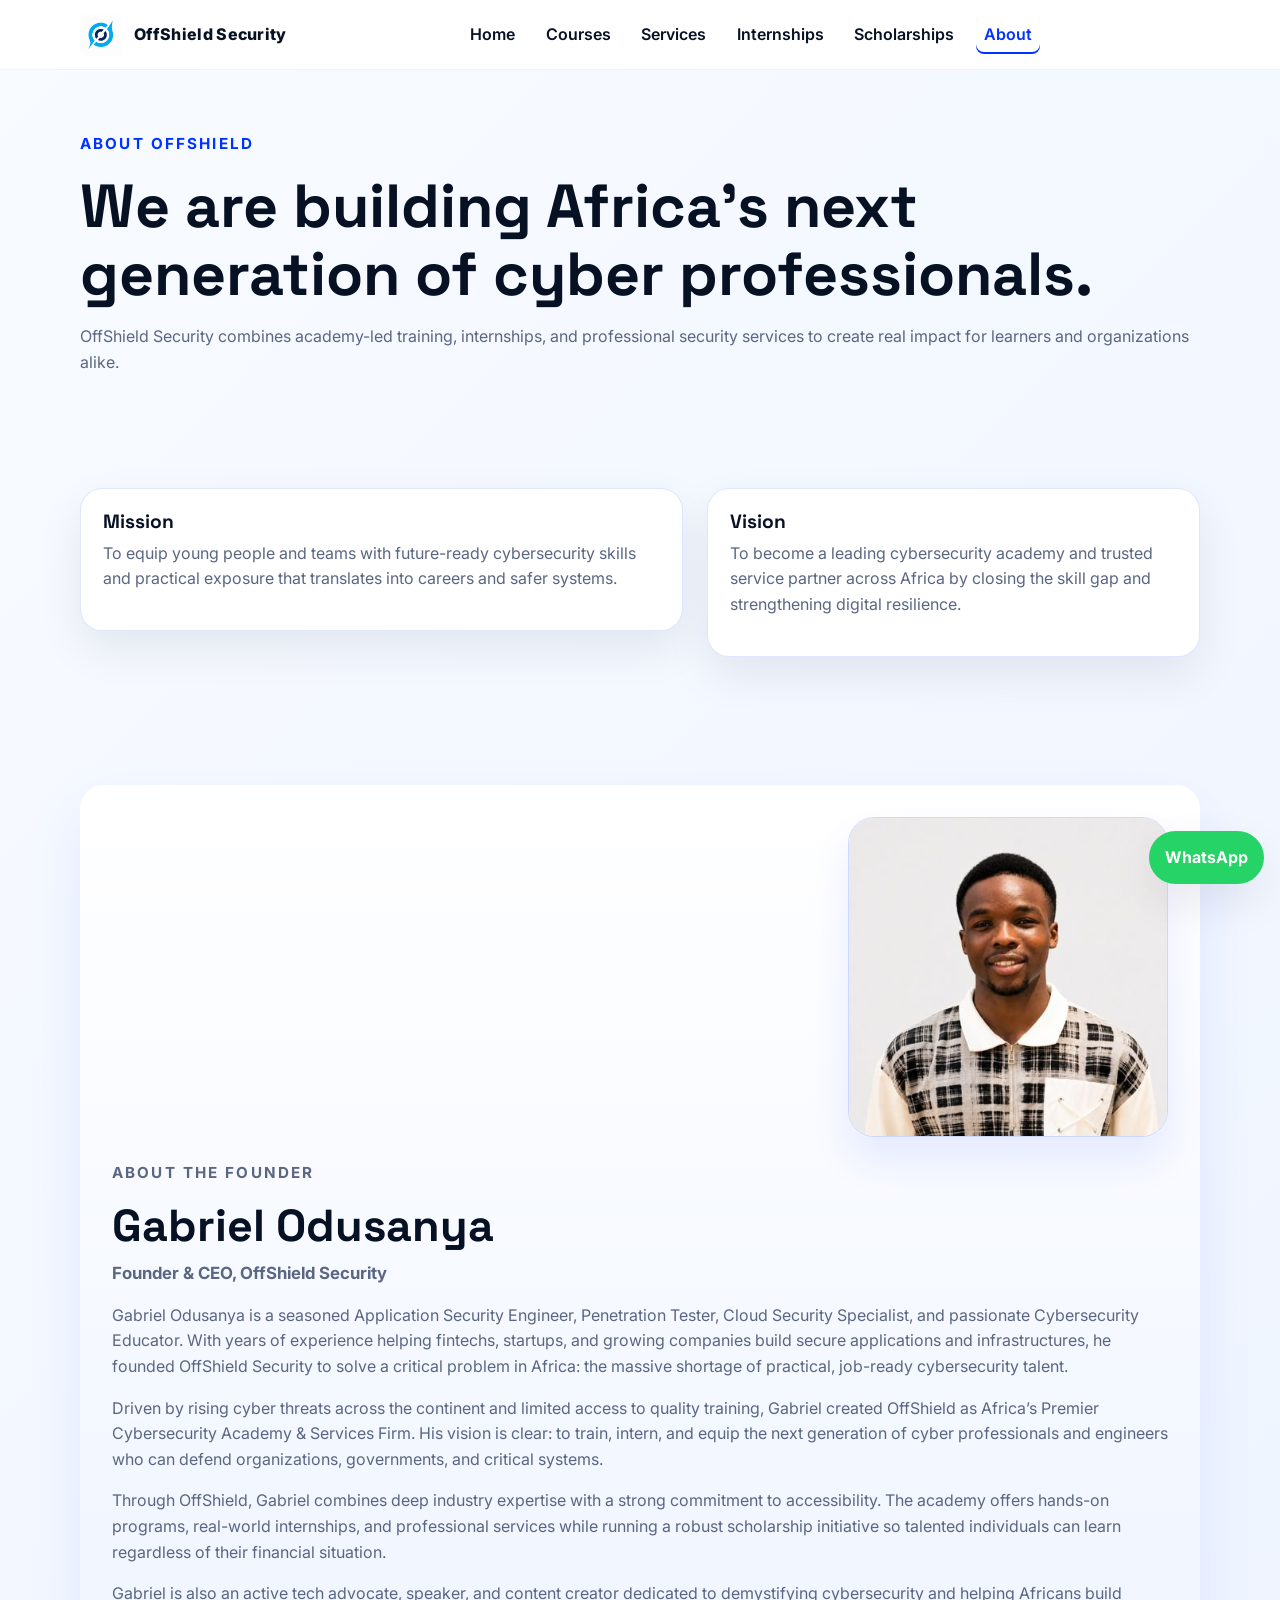
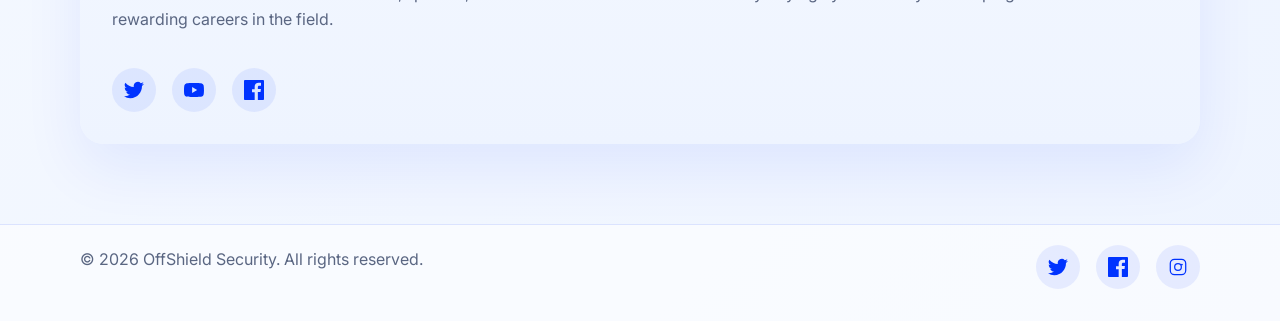
==== about.html @ 7bf8ad5f "Initial commit - Offshield Security website" ====
<!DOCTYPE html>
<html lang="en">
  <head>
    <meta charset="UTF-8" />
    <meta name="viewport" content="width=device-width, initial-scale=1.0" />
    <title>About | OffShield Security</title>
    <link rel="preconnect" href="https://fonts.googleapis.com" />
    <link rel="preconnect" href="https://fonts.gstatic.com" crossorigin />
    <link href="https://fonts.googleapis.com/css2?family=Inter:wght@400;500;600;700;800&family=Space+Grotesk:wght@500;700&display=swap" rel="stylesheet" />
    <link rel="stylesheet" href="styles.css" />
  </head>
  <body>
    <header class="site-header">
      <div class="container nav-wrap">
        <a class="brand" href="index.html">
          <img src="offshieldlogo.jpg" alt="OffShield Security" class="brand-logo" />
          <span>OffShield Security</span>
        </a>
        <button class="menu-toggle" aria-label="Toggle menu" aria-controls="site-navigation" aria-expanded="false">
          <span></span>
          <span></span>
          <span></span>
        </button>
        <nav id="site-navigation" class="site-nav" aria-label="Main navigation">
          <a href="index.html">Home</a>
          <a href="courses.html">Courses</a>
          <a href="services.html">Services</a>
          <a href="internships.html">Internships</a>
          <a href="scholarships.html">Scholarships</a>
          <a href="about.html" class="active">About</a>
          </nav>
        </div>
    </header>

    <main class="page-shell">
      <section class="page-hero">
        <div class="container">
          <p class="eyebrow">About OffShield</p>
          <h1>We are building Africa's next generation of cyber professionals.</h1>
          <p>OffShield Security combines academy-led training, internships, and professional security services to create real impact for learners and organizations alike.</p>
        </div>
      </section>

      <section class="section">
        <div class="container two-col">
          <div class="card">
            <h3>Mission</h3>
            <p>To equip young people and teams with future-ready cybersecurity skills and practical exposure that translates into careers and safer systems.</p>
          </div>
          <div class="card">
            <h3>Vision</h3>
            <p>To become a leading cybersecurity academy and trusted service partner across Africa by closing the skill gap and strengthening digital resilience.</p>
          </div>
        </div>
      </section>

      <section class="section founder-section">
        <div class="container founder-card">
          <div class="founder-image-wrap">
            <img src="profile.jpg" alt="Gabriel Odusanya" class="founder-image" />
          </div>
          <div class="founder-copy">
            <p class="eyebrow">About the Founder</p>
            <h2>Gabriel Odusanya</h2>
            <p class="subhead">Founder & CEO, OffShield Security</p>
            <p>Gabriel Odusanya is a seasoned Application Security Engineer, Penetration Tester, Cloud Security Specialist, and passionate Cybersecurity Educator. With years of experience helping fintechs, startups, and growing companies build secure applications and infrastructures, he founded OffShield Security to solve a critical problem in Africa: the massive shortage of practical, job-ready cybersecurity talent.</p>
            <p>Driven by rising cyber threats across the continent and limited access to quality training, Gabriel created OffShield as Africa’s Premier Cybersecurity Academy & Services Firm. His vision is clear: to train, intern, and equip the next generation of cyber professionals and engineers who can defend organizations, governments, and critical systems.</p>
            <p>Through OffShield, Gabriel combines deep industry expertise with a strong commitment to accessibility. The academy offers hands-on programs, real-world internships, and professional services while running a robust scholarship initiative so talented individuals can learn regardless of their financial situation.</p>
            <p>Gabriel is also an active tech advocate, speaker, and content creator dedicated to demystifying cybersecurity and helping Africans build rewarding careers in the field.</p>
            <div class="founder-socials">
              <a class="social-icon icon-x" href="https://x.com/gabbytech01" target="_blank" rel="noreferrer" aria-label="Gabriel Odusanya on X"><svg viewBox="0 0 24 24" fill="currentColor" aria-hidden="true"><path d="M23.954 4.569a10 10 0 0 1-2.825.775 4.93 4.93 0 0 0 2.163-2.724 9.86 9.86 0 0 1-3.127 1.184 4.916 4.916 0 0 0-8.38 4.482A13.94 13.94 0 0 1 1.64 3.16a4.916 4.916 0 0 0 1.523 6.574 4.903 4.903 0 0 1-2.229-.616v.06a4.916 4.916 0 0 0 3.946 4.827 4.902 4.902 0 0 1-2.224.084 4.916 4.916 0 0 0 4.588 3.417A9.867 9.867 0 0 1 0 19.54a13.94 13.94 0 0 0 7.548 2.212c9.058 0 14.01-7.496 14.01-13.986 0-.21-.005-.423-.014-.634A9.936 9.936 0 0 0 24 4.59z"/></svg></a>
              <a class="social-icon icon-youtube" href="https://www.youtube.com/@gabbytech01" target="_blank" rel="noreferrer" aria-label="Gabriel Odusanya on YouTube"><svg viewBox="0 0 24 24" fill="currentColor" aria-hidden="true"><path d="M23.498 6.186a3 3 0 0 0-2.117-2.116C19.672 3.5 12 3.5 12 3.5s-7.672 0-9.382.57A3 3 0 0 0 .5 6.186C0 8.027 0 12 0 12s0 3.973.5 5.814a3 3 0 0 0 2.118 2.116c1.71.57 9.382.57 9.382.57s7.672 0 9.382-.57a3 3 0 0 0 2.117-2.116C24 15.973 24 12 24 12s0-3.973-.502-5.814zM9.75 15.567V8.433L15.75 12l-6 3.567z"/></svg></a>
              <a class="social-icon icon-facebook" href="https://www.facebook.com/share/p/19H9wYE2SJ/" target="_blank" rel="noreferrer" aria-label="Gabriel Odusanya on Facebook"><svg viewBox="0 0 24 24" fill="currentColor" aria-hidden="true"><path d="M22.675 0H1.325C.593 0 0 .593 0 1.326v21.348C0 23.407.593 24 1.325 24H12.81V14.708h-3.19v-3.62h3.19V8.206c0-3.162 1.93-4.888 4.75-4.888 1.35 0 2.51.1 2.85.144v3.3h-1.954c-1.533 0-1.83.73-1.83 1.798v2.362h3.66l-.477 3.62h-3.183V24h6.243C23.406 24 24 23.407 24 22.674V1.326C24 .593 23.406 0 22.675 0z"/></svg></a>
            </div>
          </div>
        </div>
      </section>
    </main>

    <a class="whatsapp-float" href="https://wa.me/2349127643783" target="_blank" rel="noreferrer">WhatsApp</a>

    <footer class="site-footer">
      <div class="container footer-wrap">
        <p>© <span id="year"></span> OffShield Security. All rights reserved.</p>
        <div class="social-links">
          <a class="social-icon icon-x" href="https://x.com/offshield_ai" target="_blank" rel="noreferrer" aria-label="OffShield on X"><svg viewBox="0 0 24 24" fill="currentColor" aria-hidden="true"><path d="M23.954 4.569a10 10 0 0 1-2.825.775 4.93 4.93 0 0 0 2.163-2.724 9.86 9.86 0 0 1-3.127 1.184 4.916 4.916 0 0 0-8.38 4.482A13.94 13.94 0 0 1 1.64 3.16a4.916 4.916 0 0 0 1.523 6.574 4.903 4.903 0 0 1-2.229-.616v.06a4.916 4.916 0 0 0 3.946 4.827 4.902 4.902 0 0 1-2.224.084 4.916 4.916 0 0 0 4.588 3.417A9.867 9.867 0 0 1 0 19.54a13.94 13.94 0 0 0 7.548 2.212c9.058 0 14.01-7.496 14.01-13.986 0-.21-.005-.423-.014-.634A9.936 9.936 0 0 0 24 4.59z"/></svg></a>
          <a class="social-icon icon-facebook" href="https://www.facebook.com/share/p/1DWnNZHJeL/" target="_blank" rel="noreferrer" aria-label="OffShield on Facebook"><svg viewBox="0 0 24 24" fill="currentColor" aria-hidden="true"><path d="M22.675 0H1.325C.593 0 0 .593 0 1.326v21.348C0 23.407.593 24 1.325 24H12.81V14.708h-3.19v-3.62h3.19V8.206c0-3.162 1.93-4.888 4.75-4.888 1.35 0 2.51.1 2.85.144v3.3h-1.954c-1.533 0-1.83.73-1.83 1.798v2.362h3.66l-.477 3.62h-3.183V24h6.243C23.406 24 24 23.407 24 22.674V1.326C24 .593 23.406 0 22.675 0z"/></svg></a>
          <a class="social-icon icon-instagram" href="https://instagram.com/offshield_security" target="_blank" rel="noreferrer" aria-label="OffShield on Instagram"><svg viewBox="0 0 24 24" fill="currentColor" aria-hidden="true"><path d="M7.75 2h8.5A5.75 5.75 0 0 1 22 7.75v8.5A5.75 5.75 0 0 1 16.25 22h-8.5A5.75 5.75 0 0 1 2 16.25v-8.5A5.75 5.75 0 0 1 7.75 2zm0 1.5A4.25 4.25 0 0 0 3.5 7.75v8.5A4.25 4.25 0 0 0 7.75 20.5h8.5A4.25 4.25 0 0 0 20.5 16.25v-8.5A4.25 4.25 0 0 0 16.25 3.5h-8.5zM12 7.25a4.75 4.75 0 1 1 0 9.5 4.75 4.75 0 0 1 0-9.5zm0 1.5a3.25 3.25 0 1 0 0 6.5 3.25 3.25 0 0 0 0-6.5zm4.75-.78a1.03 1.03 0 1 1 0 2.06 1.03 1.03 0 0 1 0-2.06z"/></svg></a>
        </div>
      </div>
    </footer>

    <script src="script.js"></script>
  </body>
</html>
---- styles.css ----
:root {
  --bg: #f5f8ff;
  --surface: #ffffff;
  --surface-2: #eef4ff;
  --text: #071124;
  --muted: #5a6682;
  --primary: #0033ff;
  --primary-soft: rgba(0, 51, 255, 0.1);
  --border: rgba(0, 51, 255, 0.12);
  --card-accent: var(--primary);
  --card-accent-dark: #1449d1;
  --shadow: 0 18px 45px rgba(7, 17, 36, 0.08);
}

* { box-sizing: border-box; }
body {
  margin: 0;
  font-family: 'Inter', sans-serif;
  background: linear-gradient(135deg, #f8fbff 0%, #eef4ff 100%);
  color: var(--text);
  line-height: 1.6;
}
a { color: inherit; text-decoration: none; }
img { max-width: 100%; display: block; }
.container { width: min(1120px, calc(100% - 2rem)); margin: 0 auto; }
.site-header {
  position: fixed;
  top: 0;
  left: 0;
  right: 0;
  z-index: 1200;
  background: var(--surface);
  color: var(--text);
  border-bottom: 1px solid rgba(16,36,74,0.06);
}
.nav-wrap {
  display: flex;
  align-items: center;
  gap: 1rem;
  padding: 0.85rem 0;
}
.brand {
  display: flex;
  align-items: center;
  gap: 0.75rem;
  font-weight: 800;
  letter-spacing: 0.02em;
  color: var(--text);
}
.brand-logo {
  width: 42px;
  height: 42px;
  object-fit: contain;
  border-radius: 8px;
}
.site-nav {
  display: flex;
  align-items: center;
  flex: 1;
  justify-content: center;
  gap: 0.9rem;
  flex-wrap: wrap;
}
.site-nav a {
  color: var(--text);
  font-weight: 600;
  padding: 0.4rem 0.5rem;
  border-radius: 8px;
  transition: color 0.2s ease, box-shadow 0.2s ease;
  white-space: nowrap;
}
.site-nav a.active,
.site-nav a:hover {
  color: var(--primary);
  box-shadow: inset 0 -2px 0 var(--primary);
}
.menu-toggle {
  display: none;
  background: transparent;
  border: 0;
  padding: 0.3rem;
}
.menu-toggle span {
  display: block;
  width: 22px;
  height: 2px;
  background: var(--text);
  margin: 5px 0;
  border-radius: 2px;
}
.hero {
  padding: 6.8rem 0 4rem;
  background: radial-gradient(circle at top left, rgba(0, 51, 255, 0.04), transparent 35%), linear-gradient(135deg, rgba(0, 51, 255, 0.02), transparent 70%);
}
.hero-grid { display: grid; grid-template-columns: 1.3fr 0.85fr; gap: 2rem; align-items: center; }
.hero-content { max-width: 640px; }
.hero-card { padding: 2rem; }
.hero-text { font-size: 1.08rem; max-width: 700px; color: #33416f; }
.hero-badges span { font-weight: 700; }
h1, h2, h3, h4 { font-family: 'Space Grotesk', sans-serif; line-height: 1.12; }
h1 { font-size: clamp(2.2rem, 5vw, 3.8rem); margin: 0 0 1rem; }
h2 { font-size: clamp(1.8rem, 3vw, 2.4rem); margin: 0 0 0.75rem; }
h3 { font-size: 1.2rem; margin: 0 0 0.5rem; }
p { margin: 0 0 1rem; color: var(--muted); }
.eyebrow { text-transform: uppercase; letter-spacing: 0.14em; color: var(--primary); font-weight: 700; font-size: 0.95rem; margin-bottom: 1rem; }
.hero-text { font-size: 1.05rem; max-width: 650px; }
.hero-actions { display: flex; gap: 1rem; flex-wrap: wrap; margin: 1.5rem 0; }
.btn {
  display: inline-flex; align-items: center; justify-content: center; border-radius: 999px; padding: 1rem 1.4rem; font-weight: 700; font-size: 0.95rem; transition: transform 0.2s ease, box-shadow 0.2s ease;
}
.btn:hover { transform: translateY(-2px); }
.btn-primary { background: linear-gradient(135deg, var(--primary), #4e79ff); color: white; box-shadow: 0 10px 30px rgba(0, 51, 255, 0.25); }
.btn-secondary { border: 1px solid rgba(0, 51, 255, 0.24); color: var(--primary); background: rgba(0, 51, 255, 0.08); }
.hero-badges { display: flex; flex-wrap: wrap; gap: 0.7rem; margin-top: 1rem; }
.hero-badges span, .chip, .badge {
  display: inline-flex; align-items: center; gap: 0.3rem; padding: 0.55rem 0.85rem; border-radius: 999px; background: var(--primary-soft); color: var(--primary); border: 1px solid rgba(0, 51, 255, 0.12); font-size: 0.9rem;
}
.hero-card, .card, .course-card, .info-panel, .mini-card, .contact-form {
  background: var(--surface); border: 1px solid var(--border); border-radius: 22px; padding: 1.4rem; box-shadow: var(--shadow);
}
.hero-card ul { padding-left: 1.1rem; color: var(--muted); }
.why-logo { display: inline-flex; align-items: center; gap: 0.9rem; margin-bottom: 1rem; }
.why-logo-image { width: 44px; height: 44px; }
.founder-image-wrap { display: flex; justify-content: center; }
.founder-image { width: 100%; max-width: 320px; border-radius: 26px; border: 1px solid rgba(0, 51, 255, 0.18); box-shadow: 0 24px 40px rgba(0, 51, 255, 0.08); }
.founder-card { display: grid; gap: 1.5rem; grid-template-columns: 1fr; background: linear-gradient(180deg, #ffffff, #eef4ff); padding: 2rem; border-radius: 24px; box-shadow: 0 24px 60px rgba(0, 51, 255, 0.08); }
.founder-copy { display: flex; flex-direction: column; justify-content: center; }
@media (min-width: 900px) {
  .founder-card { grid-template-columns: 1fr 1.1fr; align-items: center; }
  .founder-image-wrap { justify-content: flex-end; }
}
.section { padding: 4rem 0; }
.alt-bg { background: linear-gradient(180deg, rgba(0, 51, 255, 0.04), transparent); }
.section-heading { margin-bottom: 2rem; }
.card-grid { display: grid; grid-template-columns: repeat(3, minmax(0, 1fr)); gap: 1.2rem; }
.card-grid > * { min-width: 0; }
.course-grid {
  display: grid;
  grid-template-columns: repeat(2, minmax(0, 1fr));
  gap: 1.5rem;
}
.two-col { display: grid; grid-template-columns: 1.1fr 0.9fr; gap: 1.5rem; align-items: start; }
.grid-3 { display: grid; grid-template-columns: repeat(3, minmax(0, 1fr)); gap: 1.2rem; }
.text-link { color: #8bb0ff; font-weight: 700; }
.card-stack { display: grid; gap: 1rem; }
.mini-card { padding: 1rem 1.2rem; font-weight: 700; }
.course-card {
  position: relative;
  border-radius: 18px;
  padding: 2rem 1.6rem 1.6rem;
  overflow: visible;
  color: #fff;
  background: linear-gradient(180deg, var(--card-accent), var(--card-accent-dark));
  box-shadow: 0 18px 40px rgba(20,68,209,0.08);
}
.course-card.white { background: var(--surface); color: var(--text); box-shadow: var(--shadow); }
.course-card .card-tab {
  position: absolute; top: -14px; left: 50%; transform: translateX(-50%);
  background: #ffffff; color: var(--card-accent); padding: 0.45rem 1rem; border-radius: 999px; font-weight: 800; font-size: 0.9rem;
  box-shadow: 0 8px 18px rgba(16,36,74,0.06);
}
.course-card .title-pill { display: inline-block; background: rgba(255,255,255,0.95); color: var(--card-accent); padding: 0.8rem 1.1rem; border-radius: 999px; font-weight: 700; margin-top: 0.6rem; }
.course-card .price { font-size: 2rem; font-weight: 900; margin: 0.6rem 0; }
.course-card .duration { font-size: 0.9rem; font-weight: 600; color: rgba(255,255,255,0.9); }
.course-card p, .course-card .course-learning { color: rgba(255,255,255,0.95); }
.course-card.white p, .course-card.white .course-learning { color: var(--muted); }
.course-card h4 { color: rgba(255,255,255,0.95); margin-top: 0.8rem; }
.course-card.white .card-tab { color: var(--primary); }
.course-card .course-learning { padding-left: 1.1rem; margin: 0.5rem 0 0; }
.course-card .course-learning li { margin-bottom: 0.6rem; list-style: none; padding-left: 1.6rem; position: relative; }
.course-card .course-learning li:before { content: '\2713'; position: absolute; left: 0; top: 0; color: white; font-weight: 900; }
.course-card.white .course-learning li:before { color: var(--card-accent); }
.course-card .course-actions { margin-top: 1.2rem; }
.course-card .btn { border-radius: 999px; padding: 0.75rem 1.1rem; font-weight: 800; }
.course-card .btn-primary { background: #fff; color: var(--card-accent); box-shadow: none; }
.course-card .btn-secondary { background: rgba(255,255,255,0.9); color: var(--card-accent-dark); }
.course-card.most-popular { box-shadow: 0 28px 60px rgba(20,68,209,0.12); transform: translateY(-4px); }
.page-shell { padding-bottom: 3rem; }
.page-hero { padding: 4rem 0 2rem; }
.course-card ul { padding-left: 1rem; color: var(--muted); }
.course-top { display: flex; justify-content: space-between; align-items: start; gap: 1rem; margin-bottom: 0.7rem; }
.course-actions { display: flex; justify-content: space-between; align-items: center; gap: 1rem; margin-top: 1rem; flex-wrap: wrap; }
.check-list, .step-list { padding-left: 1.1rem; color: var(--muted); }
.check-list li, .step-list li { margin-bottom: 0.5rem; }
  .contact-form label { display: flex; flex-direction: column; gap: 0.4rem; font-weight: 600; margin-bottom: 0.9rem; color: var(--text); }
.contact-form input, .contact-form select, .contact-form textarea {
  width: 100%; padding: 0.95rem 1.1rem; border-radius: 14px; border: 1px solid rgba(0, 51, 255, 0.22); background: #ffffff; color: var(--text);
}
.contact-form textarea { min-height: 150px; }
.contact-form input::placeholder, .contact-form textarea::placeholder { color: #8da0c7; }
.founder-section { padding: 4rem 0 2rem; }
.founder-card { display: grid; gap: 1.5rem; grid-template-columns: 1fr; background: linear-gradient(180deg, #ffffff, #eef4ff); padding: 2rem; border-radius: 24px; box-shadow: 0 24px 60px rgba(0, 51, 255, 0.08); }
.founder-copy h2 { margin-top: 0; font-size: clamp(2rem, 4vw, 2.8rem); }
.subhead { color: var(--primary); font-size: 1.05rem; font-weight: 700; margin-top: -0.2rem; }
.founder-copy p { color: var(--muted); }
.founder-socials { display: flex; flex-wrap: wrap; gap: 1rem; margin-top: 1.2rem; }
.social-icon { display: inline-flex; align-items: center; justify-content: center; width: 44px; height: 44px; border-radius: 50%; background: rgba(0, 51, 255, 0.08); color: var(--primary); }
.social-icon svg { width: 20px; height: 20px; }
.whatsapp-float {
  position: fixed; right: 1rem; bottom: 1rem; z-index: 20; background: #25d366; color: white; padding: 0.85rem 1rem; border-radius: 999px; font-weight: 700; box-shadow: var(--shadow);
}
.site-footer {
  border-top: 1px solid var(--border); padding: 1.3rem 0 2rem; background: rgba(255,255,255,0.6);
}
.footer-wrap { display: flex; justify-content: space-between; align-items: center; gap: 1rem; flex-wrap: wrap; }
.social-links { display: flex; gap: 1rem; color: #9db3ea; }

@media (max-width: 900px) {
  .hero-grid, .two-col, .grid-3, .card-grid { grid-template-columns: 1fr; }
  .hero { padding-top: 3.5rem; }
}

@media (max-width: 850px) {
  .menu-toggle { display: block; }
  .nav-actions { display: none; }
  .site-nav {
    display: none;
    position: fixed;
    top: 68px;
    left: 0;
    right: 0;
    bottom: 0;
    padding: 1.25rem;
    background: var(--surface);
    color: var(--text);
    flex-direction: column;
    gap: 1rem;
    overflow-y: auto;
  }
  .site-nav.open { display: flex; }
  .site-nav a { padding: 0.9rem 1rem; color: var(--text); }
  .mobile-actions { display: flex; gap: 0.8rem; flex-direction: column; margin-top: 0.6rem; }
  .mobile-actions .btn { width: 100%; }
  .course-top, .course-actions { flex-direction: column; align-items: flex-start; }
}

/* Desktop nav actions */
.nav-actions { display: flex; gap: 0.8rem; align-items: center; }
.nav-actions .btn-primary { background: linear-gradient(180deg, var(--primary), var(--card-accent-dark)); color: white; box-shadow: 0 10px 30px rgba(13,57,204,0.12); border: none; }
.btn-primary { background: linear-gradient(135deg, #0b63ff, #4e79ff); color: white; border: none; }
.btn-secondary { background: transparent; color: var(--text); border: 1px solid rgba(16,36,74,0.06); }

/* push page content down to account for fixed header */
body { padding-top: 68px; }
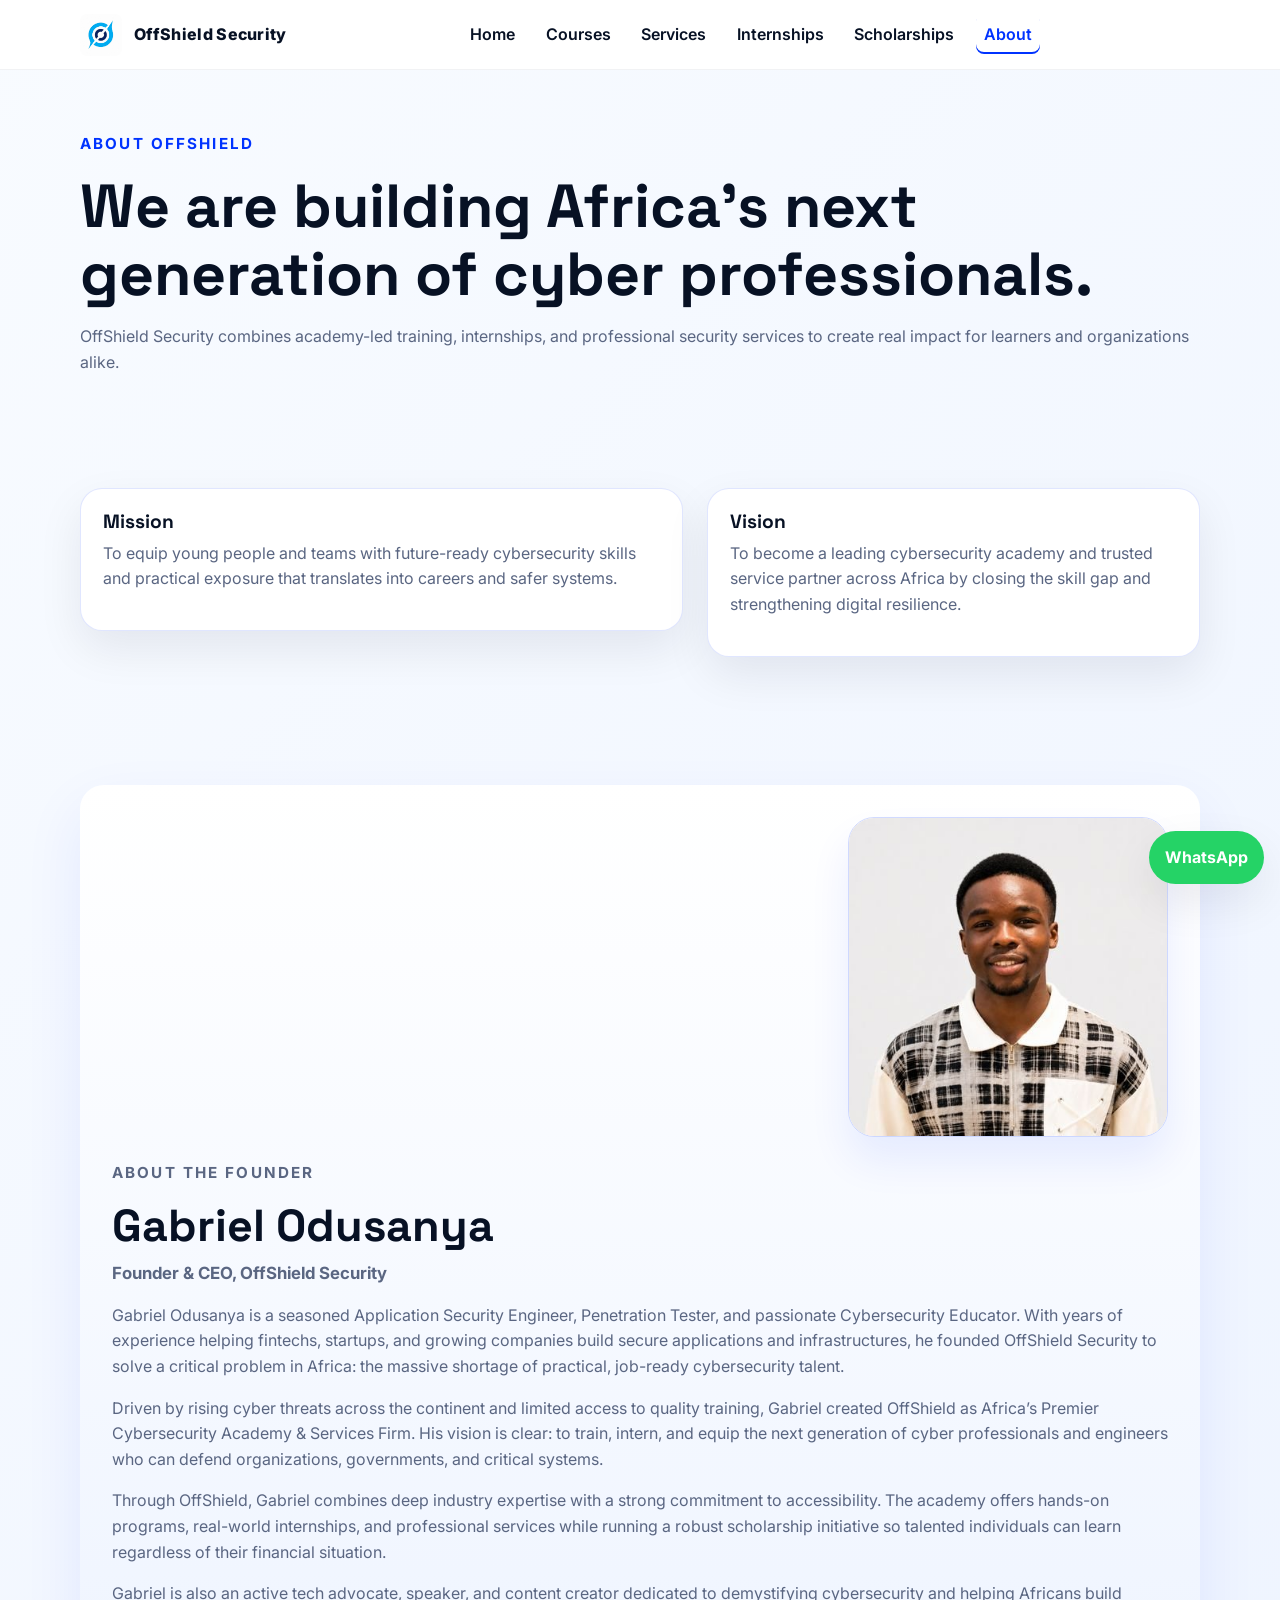
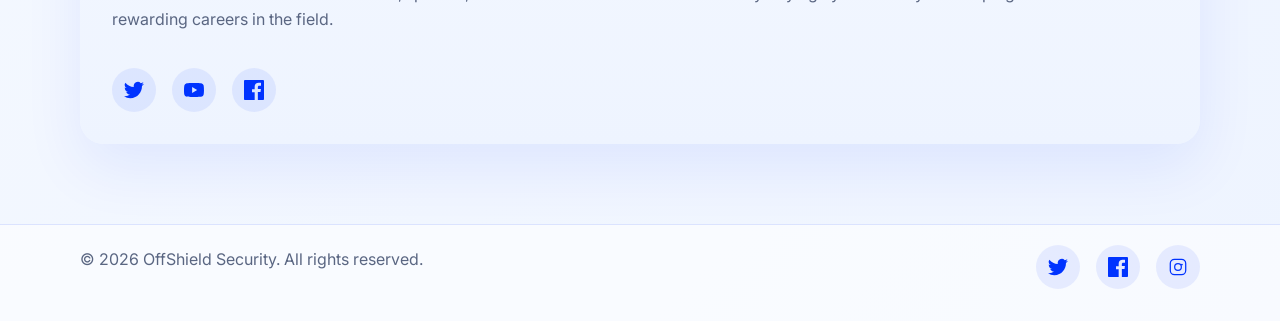
==== commit 4efdba4d: "Update about.html" ====
--- a/about.html
+++ b/about.html
@@ -63,7 +63,7 @@
             <p class="eyebrow">About the Founder</p>
             <h2>Gabriel Odusanya</h2>
             <p class="subhead">Founder & CEO, OffShield Security</p>
-            <p>Gabriel Odusanya is a seasoned Application Security Engineer, Penetration Tester, Cloud Security Specialist, and passionate Cybersecurity Educator. With years of experience helping fintechs, startups, and growing companies build secure applications and infrastructures, he founded OffShield Security to solve a critical problem in Africa: the massive shortage of practical, job-ready cybersecurity talent.</p>
+            <p>Gabriel Odusanya is a seasoned Application Security Engineer, Penetration Tester, and passionate Cybersecurity Educator. With years of experience helping fintechs, startups, and growing companies build secure applications and infrastructures, he founded OffShield Security to solve a critical problem in Africa: the massive shortage of practical, job-ready cybersecurity talent.</p>
             <p>Driven by rising cyber threats across the continent and limited access to quality training, Gabriel created OffShield as Africa’s Premier Cybersecurity Academy & Services Firm. His vision is clear: to train, intern, and equip the next generation of cyber professionals and engineers who can defend organizations, governments, and critical systems.</p>
             <p>Through OffShield, Gabriel combines deep industry expertise with a strong commitment to accessibility. The academy offers hands-on programs, real-world internships, and professional services while running a robust scholarship initiative so talented individuals can learn regardless of their financial situation.</p>
             <p>Gabriel is also an active tech advocate, speaker, and content creator dedicated to demystifying cybersecurity and helping Africans build rewarding careers in the field.</p>
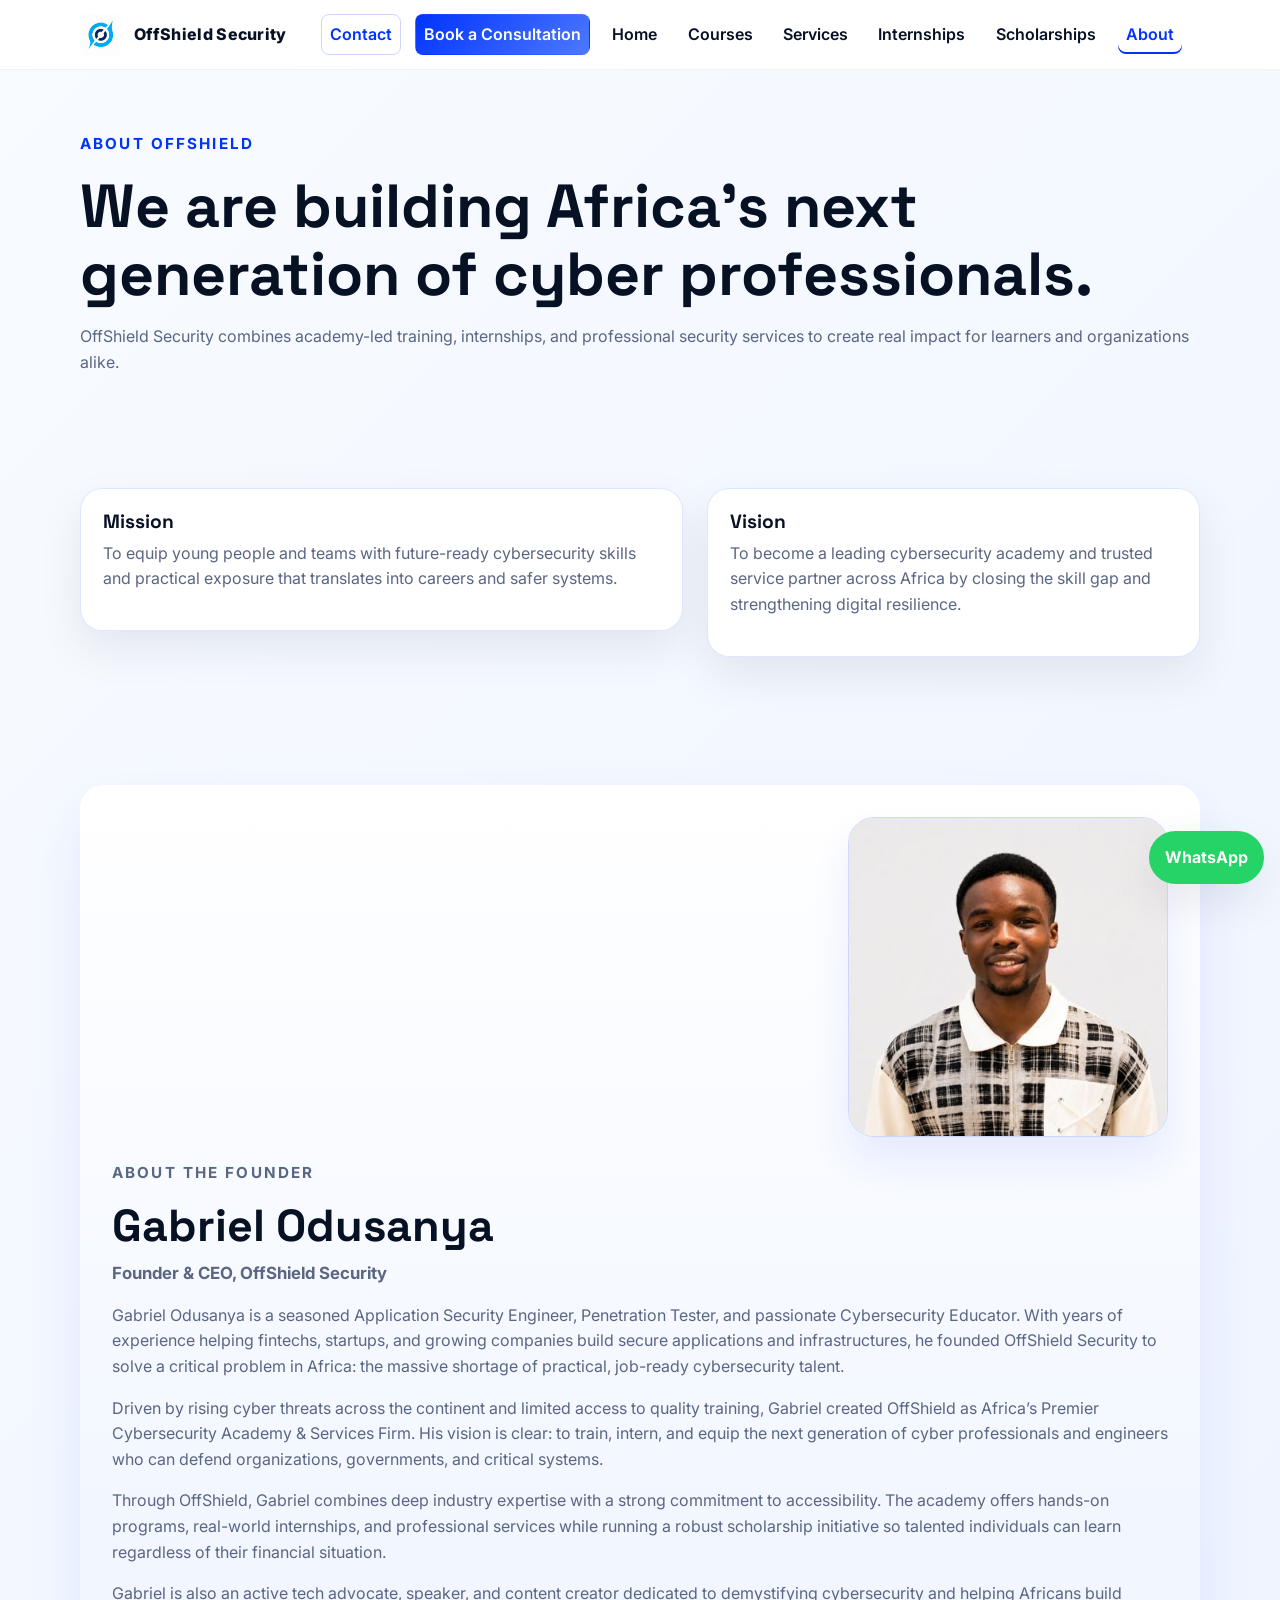
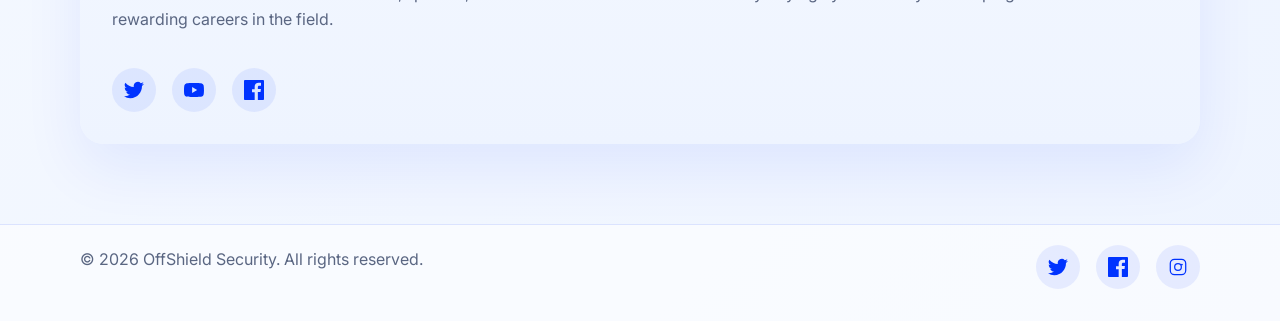
==== commit 06574cc2: "Updated website from VS Code" ====
--- a/about.html
+++ b/about.html
@@ -3,10 +3,15 @@
   <head>
     <meta charset="UTF-8" />
     <meta name="viewport" content="width=device-width, initial-scale=1.0" />
+    <meta name="description" content="Learn about OffShield Security, a practical cybersecurity academy and security services firm founded in Nigeria and serving learners and organizations across Africa, Europe, and online." />
+    <meta name="keywords" content="about OffShield Security, cybersecurity academy Nigeria, cybersecurity company Africa, cybersecurity founder Nigeria, cybersecurity education Africa, information security consulting Europe" />
+    <meta name="robots" content="index, follow" />
+    <link rel="canonical" href="https://offshieldsecurity.org/about.html" />
     <title>About | OffShield Security</title>
     <link rel="preconnect" href="https://fonts.googleapis.com" />
     <link rel="preconnect" href="https://fonts.gstatic.com" crossorigin />
     <link href="https://fonts.googleapis.com/css2?family=Inter:wght@400;500;600;700;800&family=Space+Grotesk:wght@500;700&display=swap" rel="stylesheet" />
+    <link rel="icon" href="offshieldoff.jpg" type="image/jpeg" />
     <link rel="stylesheet" href="styles.css" />
   </head>
   <body>
@@ -22,6 +27,8 @@
           <span></span>
         </button>
         <nav id="site-navigation" class="site-nav" aria-label="Main navigation">
+          <a href="contact.html" class="nav-contact">Contact</a>
+          <a href="contact.html" class="nav-consultation">Book a Consultation</a>
           <a href="index.html">Home</a>
           <a href="courses.html">Courses</a>
           <a href="services.html">Services</a>
--- a/styles.css
+++ b/styles.css
@@ -13,12 +13,14 @@
 }
 
 * { box-sizing: border-box; }
+html { overflow-x: hidden; }
 body {
   margin: 0;
   font-family: 'Inter', sans-serif;
   background: linear-gradient(135deg, #f8fbff 0%, #eef4ff 100%);
   color: var(--text);
   line-height: 1.6;
+  overflow-x: hidden;
 }
 a { color: inherit; text-decoration: none; }
 img { max-width: 100%; display: block; }
@@ -38,11 +40,13 @@
   align-items: center;
   gap: 1rem;
   padding: 0.85rem 0;
+  min-height: 68px;
 }
 .brand {
   display: flex;
   align-items: center;
   gap: 0.75rem;
+  min-width: 0;
   font-weight: 800;
   letter-spacing: 0.02em;
   color: var(--text);
@@ -52,7 +56,9 @@
   height: 42px;
   object-fit: contain;
   border-radius: 8px;
-}
+  flex: 0 0 auto;
+}
+.brand span { min-width: 0; overflow-wrap: anywhere; }
 .site-nav {
   display: flex;
   align-items: center;
@@ -74,6 +80,23 @@
   color: var(--primary);
   box-shadow: inset 0 -2px 0 var(--primary);
 }
+.site-nav a.nav-contact,
+.site-nav a.nav-consultation {
+  box-shadow: none;
+  border: 1px solid rgba(0, 51, 255, 0.2);
+  color: var(--primary);
+}
+.site-nav a.nav-consultation {
+  background: linear-gradient(135deg, var(--primary), #4e79ff);
+  border-color: transparent;
+  color: #fff;
+}
+.site-nav a.nav-contact:hover,
+.site-nav a.nav-consultation:hover {
+  box-shadow: 0 8px 20px rgba(0, 51, 255, 0.18);
+  color: var(--primary);
+}
+.site-nav a.nav-consultation:hover { color: #fff; }
 .menu-toggle {
   display: none;
   background: transparent;
@@ -139,6 +162,7 @@
   grid-template-columns: repeat(2, minmax(0, 1fr));
   gap: 1.5rem;
 }
+.course-grid > * { min-width: 0; }
 .two-col { display: grid; grid-template-columns: 1.1fr 0.9fr; gap: 1.5rem; align-items: start; }
 .grid-3 { display: grid; grid-template-columns: repeat(3, minmax(0, 1fr)); gap: 1.2rem; }
 .text-link { color: #8bb0ff; font-weight: 700; }
@@ -211,7 +235,7 @@
 }
 
 @media (max-width: 850px) {
-  .menu-toggle { display: block; }
+  .menu-toggle { display: block; margin-left: auto; flex: 0 0 auto; cursor: pointer; }
   .nav-actions { display: none; }
   .site-nav {
     display: none;
@@ -226,9 +250,12 @@
     flex-direction: column;
     gap: 1rem;
     overflow-y: auto;
+    overscroll-behavior: contain;
   }
   .site-nav.open { display: flex; }
   .site-nav a { padding: 0.9rem 1rem; color: var(--text); }
+  .site-nav a.nav-contact,
+  .site-nav a.nav-consultation { width: 100%; text-align: center; }
   .mobile-actions { display: flex; gap: 0.8rem; flex-direction: column; margin-top: 0.6rem; }
   .mobile-actions .btn { width: 100%; }
   .course-top, .course-actions { flex-direction: column; align-items: flex-start; }
@@ -243,3 +270,43 @@
 /* push page content down to account for fixed header */
 body { padding-top: 68px; }
 
+/* Mobile layout: keep all content inside the viewport on small phones. */
+@media (max-width: 850px) {
+  .container { width: min(100% - 1.5rem, 1120px); }
+  .hero { padding: 3rem 0 2.5rem; }
+  .page-hero { padding: 2.5rem 0 1rem; }
+  .section { padding: 2.75rem 0; }
+  .hero-grid,
+  .two-col,
+  .grid-3,
+  .card-grid,
+  .course-grid { grid-template-columns: minmax(0, 1fr); }
+  .hero-card,
+  .founder-card,
+  .card,
+  .course-card,
+  .info-panel { padding: 1.25rem; }
+  .founder-card { gap: 1.25rem; }
+  .course-card.most-popular { transform: none; }
+  .course-card .price { font-size: clamp(1.6rem, 8vw, 2rem); }
+  .hero-actions,
+  .course-actions { align-items: stretch; }
+  .hero-actions .btn,
+  .course-actions .btn { width: 100%; }
+  .footer-wrap { align-items: flex-start; }
+  .site-footer p { max-width: 100%; }
+}
+
+@media (max-width: 400px) {
+  .nav-wrap { gap: 0.5rem; }
+  .brand { gap: 0.5rem; font-size: 0.9rem; }
+  .brand-logo { width: 36px; height: 36px; }
+  .menu-toggle { padding: 0.2rem; }
+  h1 { font-size: clamp(1.9rem, 10vw, 2.6rem); }
+  h2 { font-size: clamp(1.55rem, 8vw, 2rem); }
+  .hero-badges span,
+  .chip,
+  .badge { font-size: 0.82rem; }
+  .whatsapp-float { right: 0.75rem; bottom: 0.75rem; padding: 0.7rem 0.85rem; font-size: 0.9rem; }
+}
+
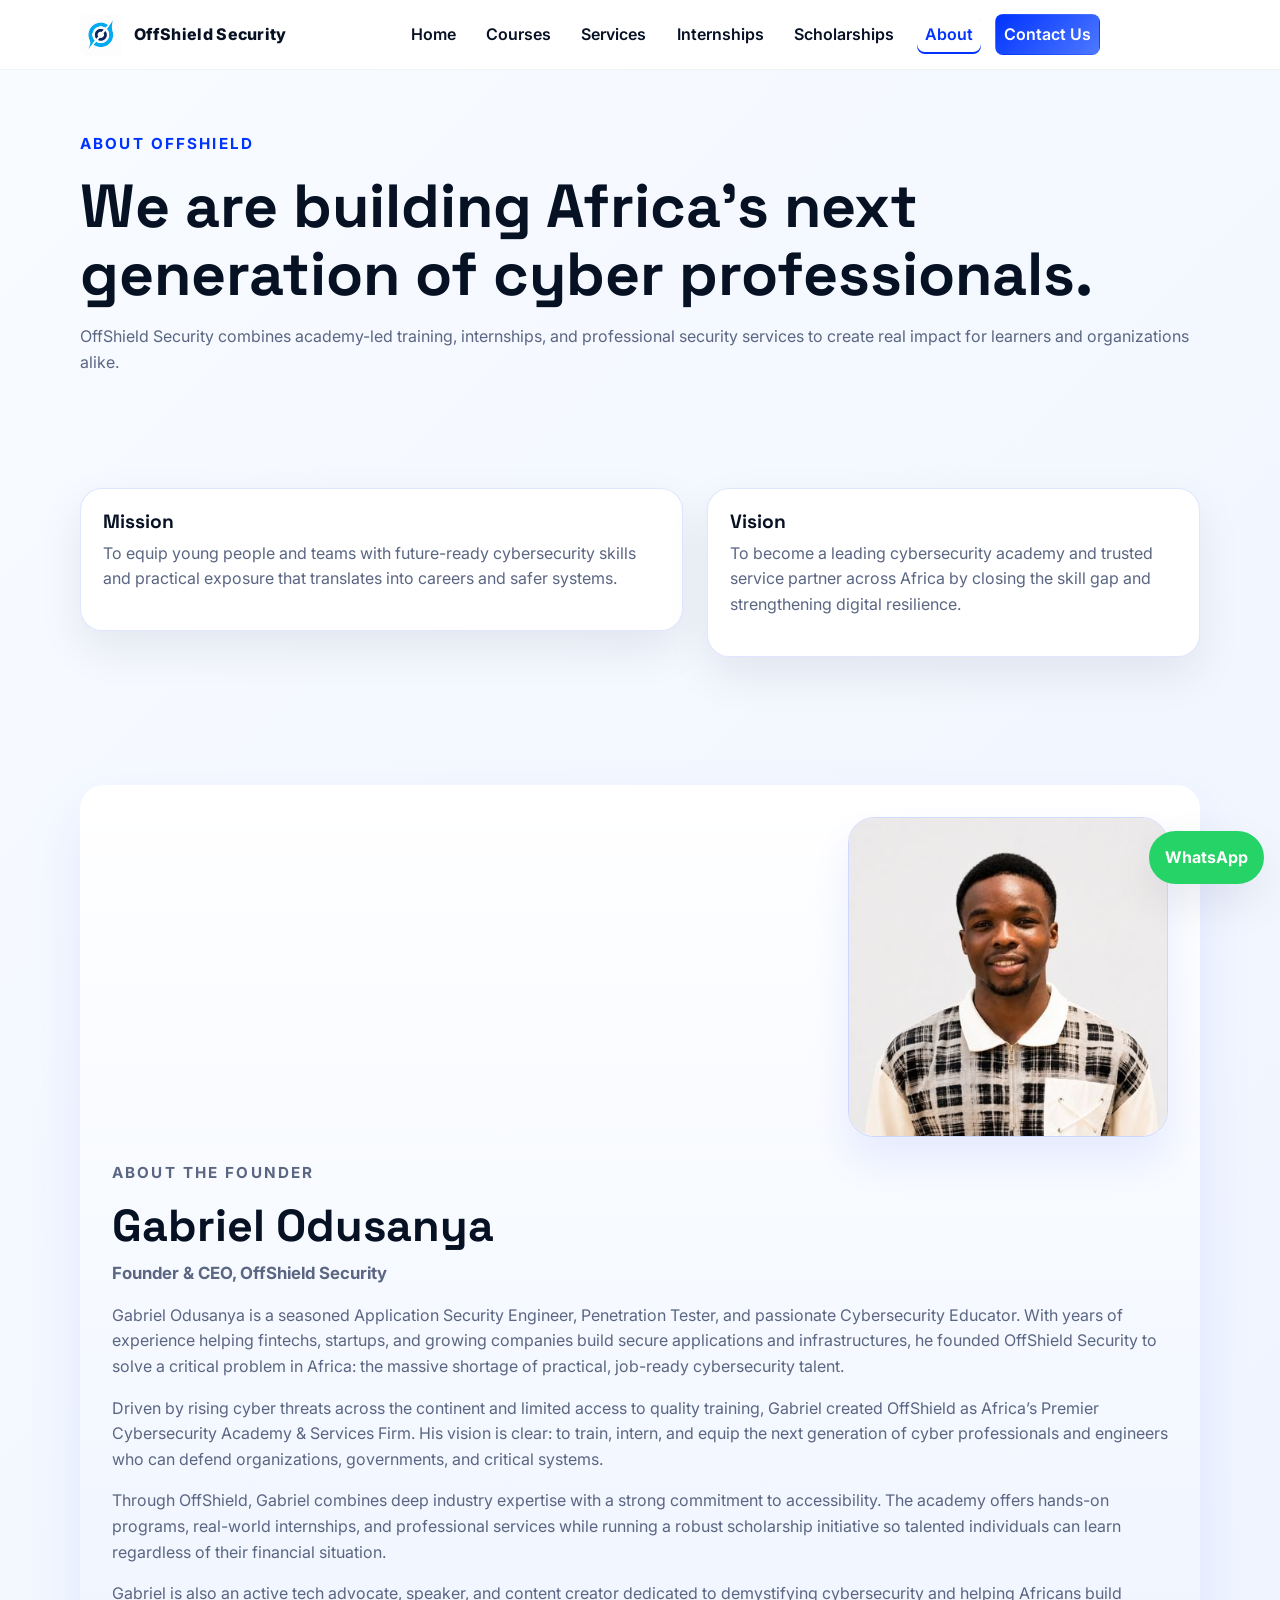
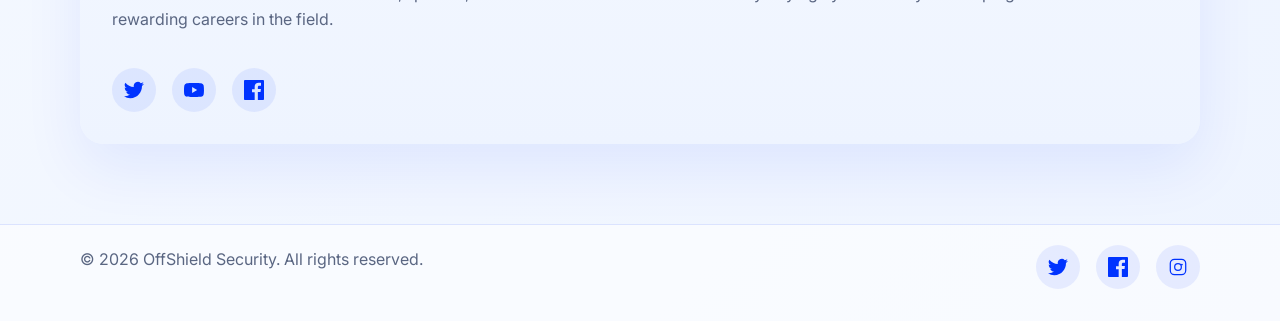
==== commit d63588ed: "Updated website from VS Code" ====
--- a/about.html
+++ b/about.html
@@ -27,14 +27,13 @@
           <span></span>
         </button>
         <nav id="site-navigation" class="site-nav" aria-label="Main navigation">
-          <a href="contact.html" class="nav-contact">Contact</a>
-          <a href="contact.html" class="nav-consultation">Book a Consultation</a>
           <a href="index.html">Home</a>
           <a href="courses.html">Courses</a>
           <a href="services.html">Services</a>
           <a href="internships.html">Internships</a>
           <a href="scholarships.html">Scholarships</a>
           <a href="about.html" class="active">About</a>
+          <a href="contact.html" class="nav-consultation">Contact Us</a>
           </nav>
         </div>
     </header>
--- a/styles.css
+++ b/styles.css
@@ -80,7 +80,6 @@
   color: var(--primary);
   box-shadow: inset 0 -2px 0 var(--primary);
 }
-.site-nav a.nav-contact,
 .site-nav a.nav-consultation {
   box-shadow: none;
   border: 1px solid rgba(0, 51, 255, 0.2);
@@ -91,7 +90,6 @@
   border-color: transparent;
   color: #fff;
 }
-.site-nav a.nav-contact:hover,
 .site-nav a.nav-consultation:hover {
   box-shadow: 0 8px 20px rgba(0, 51, 255, 0.18);
   color: var(--primary);
@@ -254,7 +252,6 @@
   }
   .site-nav.open { display: flex; }
   .site-nav a { padding: 0.9rem 1rem; color: var(--text); }
-  .site-nav a.nav-contact,
   .site-nav a.nav-consultation { width: 100%; text-align: center; }
   .mobile-actions { display: flex; gap: 0.8rem; flex-direction: column; margin-top: 0.6rem; }
   .mobile-actions .btn { width: 100%; }
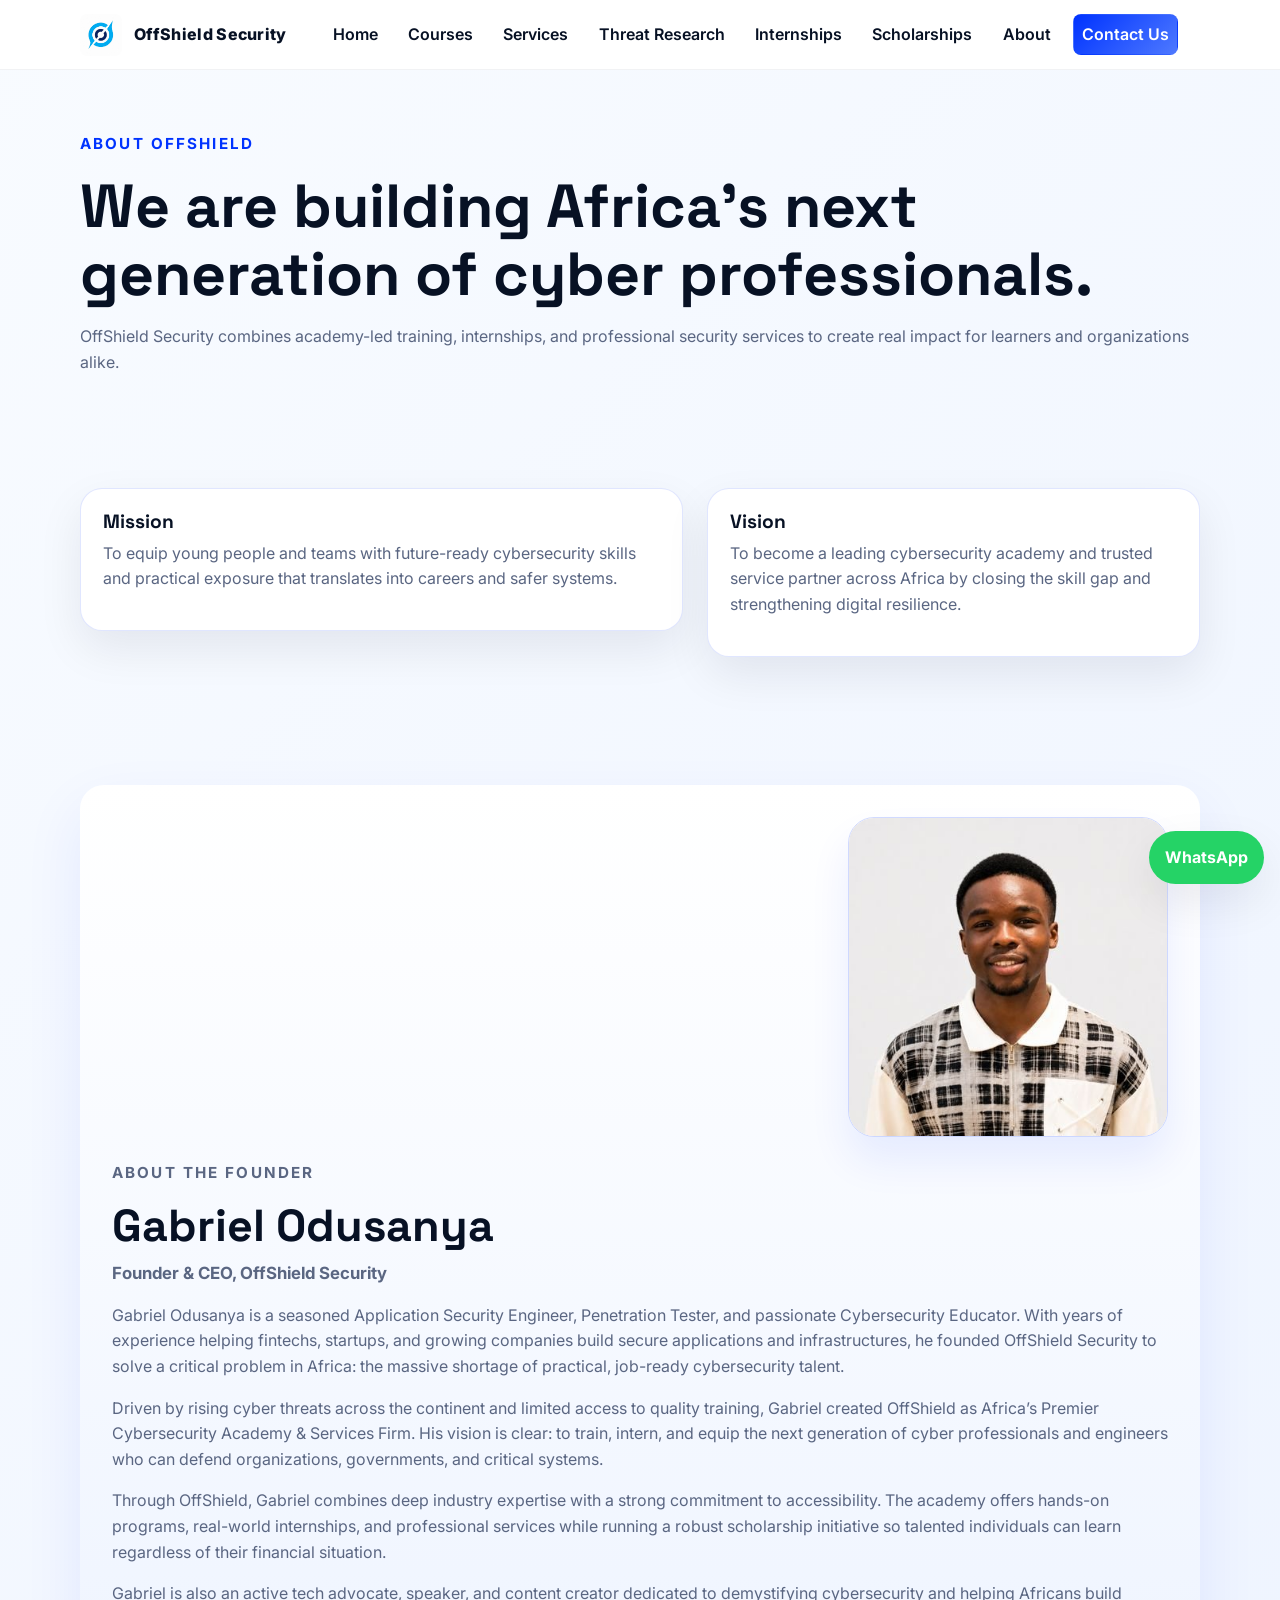
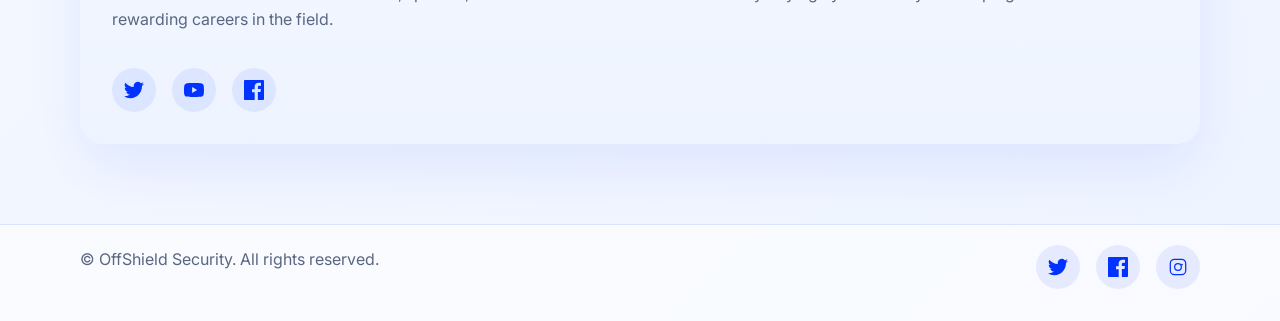
==== commit 1b83986b: "Update about.html" ====
--- a/about.html
+++ b/about.html
@@ -26,15 +26,18 @@
           <span></span>
           <span></span>
         </button>
-        <nav id="site-navigation" class="site-nav" aria-label="Main navigation">
-          <a href="index.html">Home</a>
-          <a href="courses.html">Courses</a>
-          <a href="services.html">Services</a>
-          <a href="internships.html">Internships</a>
-          <a href="scholarships.html">Scholarships</a>
-          <a href="about.html" class="active">About</a>
-          <a href="contact.html" class="nav-consultation">Contact Us</a>
-          </nav>
+      
+<nav id="site-navigation" class="site-nav" aria-label="Main navigation">
+  <a href="index.html">Home</a>
+  <a href="courses.html">Courses</a>
+  <a href="services.html">Services</a>
+  <a href="threat-research.html">Threat Research</a>
+  <a href="internships.html">Internships</a>
+  <a href="scholarships.html">Scholarships</a>
+  <a href="about.html">About</a>
+  <a href="contact.html" class="nav-consultation">Contact Us</a>
+</nav>
+
         </div>
     </header>
 
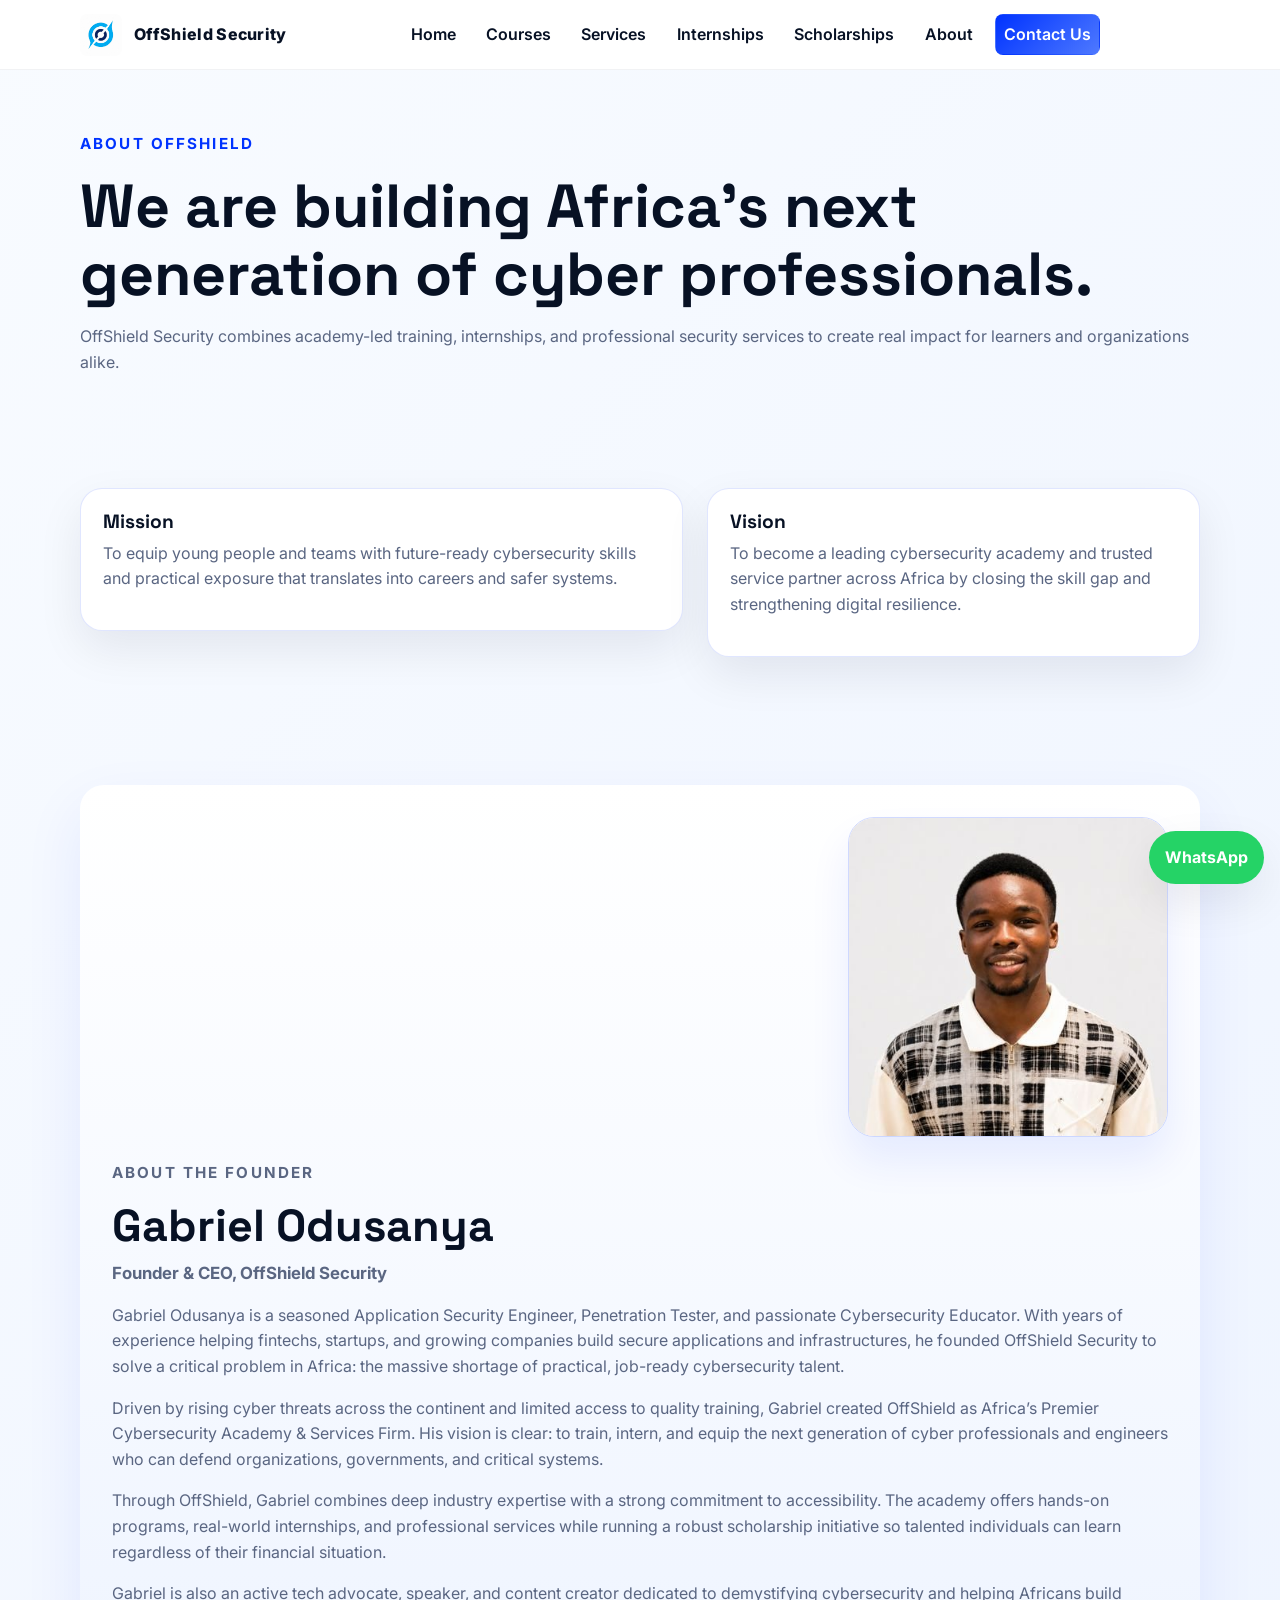
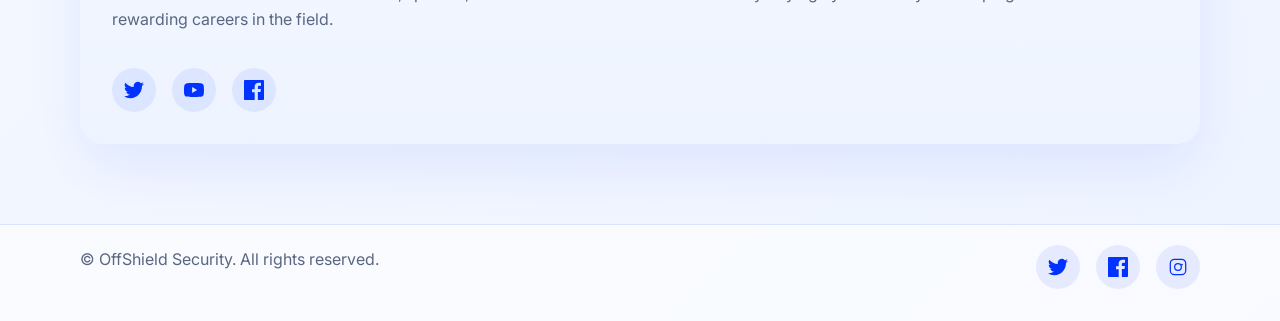
==== commit aa7a4074: "Update about.html" ====
--- a/about.html
+++ b/about.html
@@ -31,7 +31,6 @@
   <a href="index.html">Home</a>
   <a href="courses.html">Courses</a>
   <a href="services.html">Services</a>
-  <a href="threat-research.html">Threat Research</a>
   <a href="internships.html">Internships</a>
   <a href="scholarships.html">Scholarships</a>
   <a href="about.html">About</a>
--- a/styles.css
+++ b/styles.css
@@ -307,3 +307,94 @@
   .whatsapp-float { right: 0.75rem; bottom: 0.75rem; padding: 0.7rem 0.85rem; font-size: 0.9rem; }
 }
 
+
+
+/* Threat Research extras */
+.threat-card {
+  display: flex;
+  flex-direction: column;
+  gap: 0.6rem;
+}
+
+.threat-meta {
+  display: flex;
+  justify-content: space-between;
+  align-items: center;
+  margin-bottom: 0.3rem;
+}
+
+.os-id {
+  font-family: 'Space Grotesk', sans-serif;
+  font-weight: 700;
+  font-size: 0.95rem;
+  color: var(--primary);
+  background: var(--primary-soft);
+  padding: 0.25rem 0.65rem;
+  border-radius: 6px;
+}
+
+.severity {
+  font-size: 0.78rem;
+  font-weight: 700;
+  text-transform: uppercase;
+  letter-spacing: 0.03em;
+  padding: 0.25rem 0.6rem;
+  border-radius: 999px;
+}
+
+.severity-critical {
+  background: #fee2e2;
+  color: #b91c1c;
+}
+
+.severity-high {
+  background: #ffedd5;
+  color: #c2410c;
+}
+
+.severity-medium {
+  background: #fef9c3;
+  color: #a16207;
+}
+
+.severity-low {
+  background: #dcfce7;
+  color: #15803d;
+}
+
+.threat-date {
+  font-size: 0.88rem;
+  color: var(--muted);
+  margin: 0;
+}
+
+.threat-tags {
+  display: flex;
+  flex-wrap: wrap;
+  gap: 0.4rem;
+  margin-top: 0.6rem;
+}
+
+.tag {
+  font-size: 0.75rem;
+  font-weight: 600;
+  background: var(--surface-2);
+  color: var(--muted);
+  padding: 0.2rem 0.55rem;
+  border-radius: 6px;
+  border: 1px solid var(--border);
+}
+
+.card-tab {
+  display: inline-block;
+  font-size: 0.72rem;
+  font-weight: 700;
+  letter-spacing: 0.05em;
+  text-transform: uppercase;
+  background: var(--primary);
+  color: white;
+  padding: 0.25rem 0.7rem;
+  border-radius: 6px;
+  margin-bottom: 0.8rem;
+}
+
